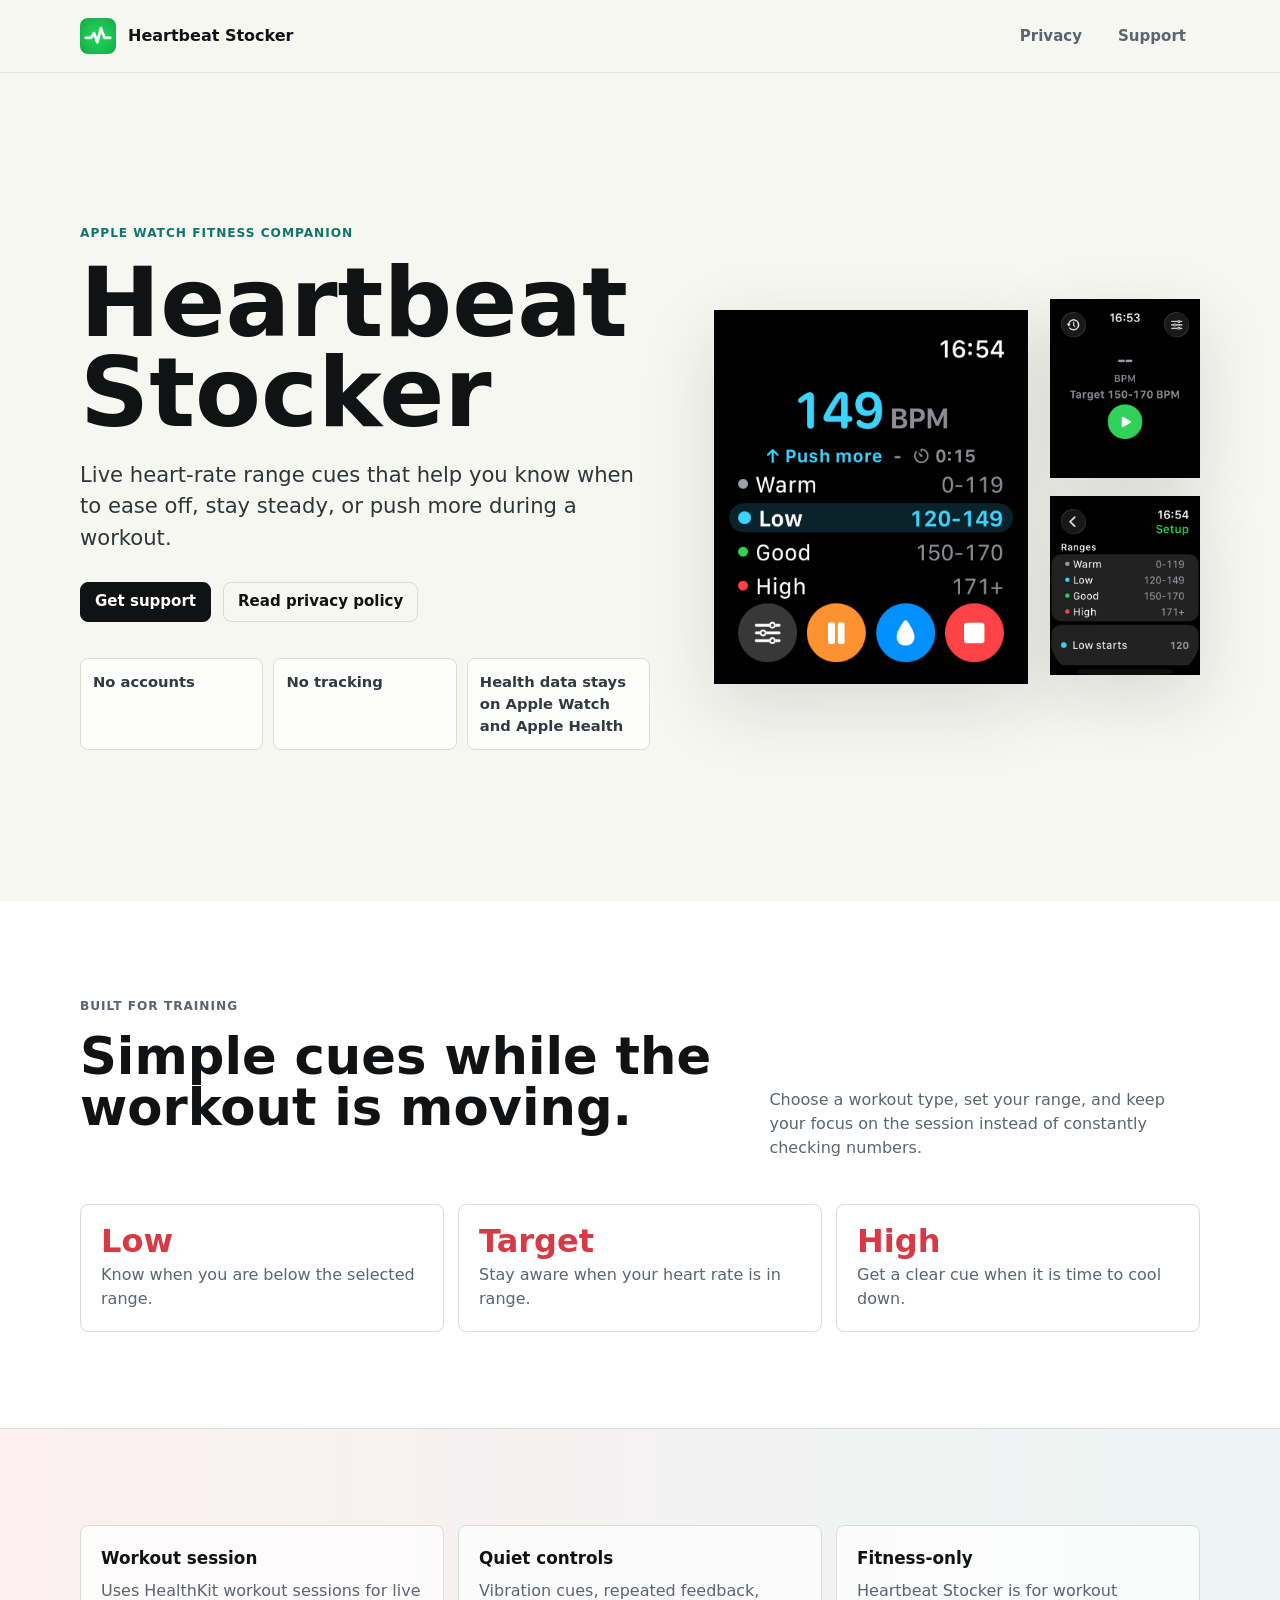
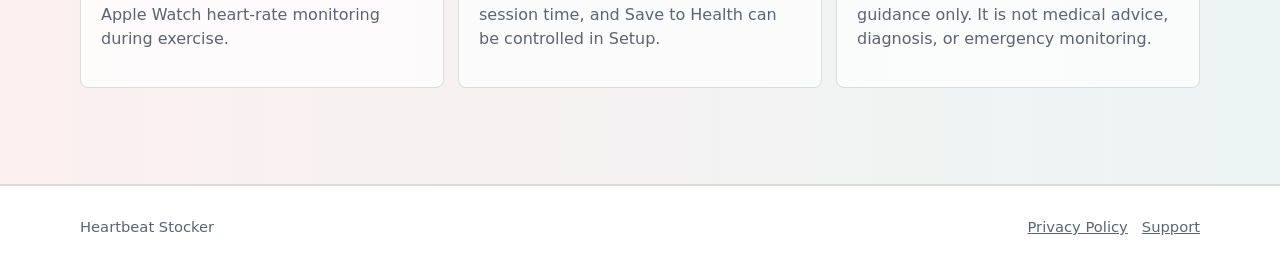
==== index.html @ 2d18be0e "Show real app screenshots on landing page" ====
<!doctype html>
<html lang="en">
  <head>
    <meta charset="utf-8">
    <meta name="viewport" content="width=device-width, initial-scale=1">
    <meta name="description" content="Heartbeat Stocker is an Apple Watch fitness app for live heart-rate range cues during workouts.">
    <title>Heartbeat Stocker</title>
    <link rel="icon" href="assets/app-icon.png">
    <link rel="stylesheet" href="styles.css">
  </head>
  <body>
    <header class="site-header">
      <nav class="nav" aria-label="Primary">
        <a class="brand" href="index.html">
          <img src="assets/app-icon.png" alt="">
          <span>Heartbeat Stocker</span>
        </a>
        <div class="nav-links">
          <a href="privacy.html">Privacy</a>
          <a href="support.html">Support</a>
        </div>
      </nav>
    </header>

    <main>
      <section class="hero">
        <div>
          <p class="eyebrow">Apple Watch fitness companion</p>
          <h1>Heartbeat Stocker</h1>
          <p class="lede">Live heart-rate range cues that help you know when to ease off, stay steady, or push more during a workout.</p>
          <div class="hero-actions">
            <a class="button" href="support.html">Get support</a>
            <a class="button secondary" href="privacy.html">Read privacy policy</a>
          </div>
          <div class="trust-row" aria-label="Highlights">
            <span>No accounts</span>
            <span>No tracking</span>
            <span>Health data stays on Apple Watch and Apple Health</span>
          </div>
        </div>

        <div class="app-preview" aria-label="Current Heartbeat Stocker Apple Watch screens">
          <figure class="screen-card screen-card-main">
            <img src="assets/apple-watch-46mm-active.png" alt="Heartbeat Stocker workout screen showing 149 BPM, range guidance, heart-rate ranges, and workout controls.">
          </figure>
          <div class="screen-pair">
            <figure class="screen-card">
              <img src="assets/apple-watch-46mm-home.png" alt="Heartbeat Stocker start screen showing target range and start control.">
            </figure>
            <figure class="screen-card">
              <img src="assets/apple-watch-46mm-setup.png" alt="Heartbeat Stocker setup screen showing configurable heart-rate ranges.">
            </figure>
          </div>
        </div>
      </section>

      <section class="section alt">
        <div class="inner">
          <div class="section-head">
            <div>
              <p class="eyebrow">Built for training</p>
              <h2>Simple cues while the workout is moving.</h2>
            </div>
            <p>Choose a workout type, set your range, and keep your focus on the session instead of constantly checking numbers.</p>
          </div>
          <div class="metric-grid">
            <div class="metric">
              <b>Low</b>
              <span>Know when you are below the selected range.</span>
            </div>
            <div class="metric">
              <b>Target</b>
              <span>Stay aware when your heart rate is in range.</span>
            </div>
            <div class="metric">
              <b>High</b>
              <span>Get a clear cue when it is time to cool down.</span>
            </div>
          </div>
        </div>
      </section>

      <section class="section band">
        <div class="inner">
          <div class="details-grid">
            <article class="detail-card">
              <h3>Workout session</h3>
              <p>Uses HealthKit workout sessions for live Apple Watch heart-rate monitoring during exercise.</p>
            </article>
            <article class="detail-card">
              <h3>Quiet controls</h3>
              <p>Vibration cues, repeated feedback, session time, and Save to Health can be controlled in Setup.</p>
            </article>
            <article class="detail-card">
              <h3>Fitness-only</h3>
              <p>Heartbeat Stocker is for workout guidance only. It is not medical advice, diagnosis, or emergency monitoring.</p>
            </article>
          </div>
        </div>
      </section>
    </main>

    <footer class="footer">
      <div class="inner">
        <span>Heartbeat Stocker</span>
        <div class="footer-links">
          <a href="privacy.html">Privacy Policy</a>
          <a href="support.html">Support</a>
        </div>
      </div>
    </footer>
  </body>
</html>
---- styles.css ----
:root {
  color-scheme: light;
  --ink: #111214;
  --muted: #5d6470;
  --paper: #f7f7f2;
  --panel: #ffffff;
  --line: #d9ddd6;
  --red: #d83a45;
  --teal: #0f766e;
  --green: #168a52;
  --amber: #c77700;
  --blue: #3267d6;
  --shadow: 0 22px 70px rgba(17, 18, 20, 0.13);
}

* {
  box-sizing: border-box;
}

html {
  scroll-behavior: smooth;
}

body {
  margin: 0;
  background: var(--paper);
  color: var(--ink);
  font-family: Inter, ui-sans-serif, system-ui, -apple-system, BlinkMacSystemFont, "Segoe UI", sans-serif;
  line-height: 1.5;
}

a {
  color: inherit;
}

.site-header {
  position: sticky;
  top: 0;
  z-index: 10;
  border-bottom: 1px solid rgba(17, 18, 20, 0.08);
  background: rgba(247, 247, 242, 0.92);
  backdrop-filter: blur(18px);
}

.nav {
  display: flex;
  align-items: center;
  justify-content: space-between;
  width: min(1120px, calc(100% - 32px));
  min-height: 72px;
  margin: 0 auto;
  gap: 16px;
}

.brand {
  display: inline-flex;
  align-items: center;
  gap: 12px;
  text-decoration: none;
  font-weight: 800;
}

.brand img {
  width: 36px;
  height: 36px;
  border-radius: 8px;
}

.nav-links {
  display: flex;
  align-items: center;
  gap: 8px;
  flex-wrap: wrap;
  justify-content: flex-end;
}

.nav-links a,
.button {
  display: inline-flex;
  align-items: center;
  justify-content: center;
  min-height: 40px;
  padding: 0 14px;
  border-radius: 8px;
  text-decoration: none;
  font-weight: 700;
  font-size: 0.94rem;
}

.nav-links a {
  color: var(--muted);
}

.nav-links a:hover {
  color: var(--ink);
  background: rgba(17, 18, 20, 0.06);
}

.button {
  border: 1px solid var(--ink);
  background: var(--ink);
  color: #fff;
}

.button.secondary {
  border-color: var(--line);
  background: transparent;
  color: var(--ink);
}

.hero {
  width: min(1120px, calc(100% - 32px));
  margin: 0 auto;
  display: grid;
  grid-template-columns: minmax(0, 1.08fr) minmax(300px, 0.92fr);
  gap: clamp(28px, 5vw, 72px);
  align-items: center;
  min-height: calc(100vh - 72px);
  padding: clamp(36px, 7vw, 84px) 0;
}

.eyebrow {
  margin: 0 0 16px;
  color: var(--teal);
  text-transform: uppercase;
  font-size: 0.76rem;
  font-weight: 900;
  letter-spacing: 0.08em;
}

h1,
h2,
h3,
p {
  margin-top: 0;
}

h1 {
  max-width: 760px;
  margin-bottom: 20px;
  font-size: clamp(2.65rem, 8vw, 6rem);
  line-height: 0.94;
  letter-spacing: 0;
}

h2 {
  font-size: clamp(2rem, 4vw, 3.25rem);
  line-height: 1;
  letter-spacing: 0;
}

h3 {
  margin-bottom: 8px;
  font-size: 1.05rem;
}

.lede {
  max-width: 660px;
  color: #30343b;
  font-size: clamp(1.05rem, 2vw, 1.32rem);
}

.hero-actions {
  display: flex;
  flex-wrap: wrap;
  gap: 12px;
  margin-top: 28px;
}

.trust-row {
  display: grid;
  grid-template-columns: repeat(3, minmax(0, 1fr));
  gap: 10px;
  margin-top: 36px;
}

.trust-row span,
.metric,
.detail-card,
.support-card {
  border: 1px solid var(--line);
  border-radius: 8px;
  background: rgba(255, 255, 255, 0.74);
}

.trust-row span {
  padding: 12px;
  color: #343941;
  font-weight: 700;
  font-size: 0.92rem;
}

.app-preview {
  display: grid;
  grid-template-columns: minmax(190px, 1fr) minmax(118px, 0.48fr);
  align-items: center;
  gap: clamp(12px, 2.4vw, 22px);
  width: min(100%, 560px);
  margin-left: auto;
}

.screen-pair {
  display: grid;
  gap: clamp(12px, 2vw, 18px);
}

.screen-card {
  margin: 0;
  overflow: hidden;
  background: #000;
  box-shadow: var(--shadow);
}

.screen-card img {
  display: block;
  width: 100%;
  height: auto;
}

.screen-card-main {
  transform: translateY(10px);
}

.section {
  padding: clamp(54px, 9vw, 96px) 0;
}

.section.alt {
  background: #ffffff;
}

.inner {
  width: min(1120px, calc(100% - 32px));
  margin: 0 auto;
}

.section-head {
  display: grid;
  grid-template-columns: minmax(0, 0.85fr) minmax(260px, 0.55fr);
  gap: 24px;
  align-items: end;
  margin-bottom: 28px;
}

.section-head p {
  color: var(--muted);
}

.metric-grid,
.details-grid {
  display: grid;
  grid-template-columns: repeat(3, minmax(0, 1fr));
  gap: 14px;
}

.metric,
.detail-card,
.support-card {
  padding: 20px;
}

.metric b {
  display: block;
  margin-bottom: 6px;
  color: var(--red);
  font-size: 2rem;
  line-height: 1;
}

.metric span,
.detail-card p,
.support-card p,
.policy-list li {
  color: var(--muted);
}

.band {
  border-top: 1px solid var(--line);
  border-bottom: 1px solid var(--line);
  background:
    linear-gradient(90deg, rgba(216, 58, 69, 0.08), rgba(15, 118, 110, 0.08)),
    #fff;
}

.page-title {
  padding: clamp(52px, 8vw, 86px) 0 32px;
}

.page-title h1 {
  font-size: clamp(2.4rem, 6vw, 4.6rem);
}

.content {
  width: min(860px, calc(100% - 32px));
  margin: 0 auto;
  padding: 24px 0 84px;
}

.content section {
  padding: 28px 0;
  border-top: 1px solid var(--line);
}

.policy-list {
  padding-left: 22px;
}

.support-grid {
  display: grid;
  grid-template-columns: repeat(2, minmax(0, 1fr));
  gap: 14px;
}

.footer {
  border-top: 1px solid var(--line);
  padding: 30px 0;
  background: #fff;
}

.footer .inner {
  display: flex;
  align-items: center;
  justify-content: space-between;
  gap: 16px;
  flex-wrap: wrap;
  color: var(--muted);
  font-size: 0.92rem;
}

.footer-links {
  display: flex;
  gap: 14px;
  flex-wrap: wrap;
}

@media (max-width: 820px) {
  .nav {
    align-items: flex-start;
    flex-direction: column;
    padding: 16px 0;
  }

  .hero,
  .section-head,
  .metric-grid,
  .details-grid,
  .support-grid {
    grid-template-columns: 1fr;
  }

  .hero {
    min-height: auto;
  }

  .app-preview {
    width: min(100%, 460px);
    margin: 18px auto 0;
  }

  .screen-card-main {
    transform: none;
  }

  .trust-row {
    grid-template-columns: 1fr;
  }
}

@media (max-width: 420px) {
  .nav-links {
    justify-content: flex-start;
  }

  .hero-actions .button {
    width: 100%;
  }

  .app-preview {
    grid-template-columns: 1fr;
    width: min(100%, 310px);
  }

  .screen-pair {
    grid-template-columns: repeat(2, minmax(0, 1fr));
  }
}
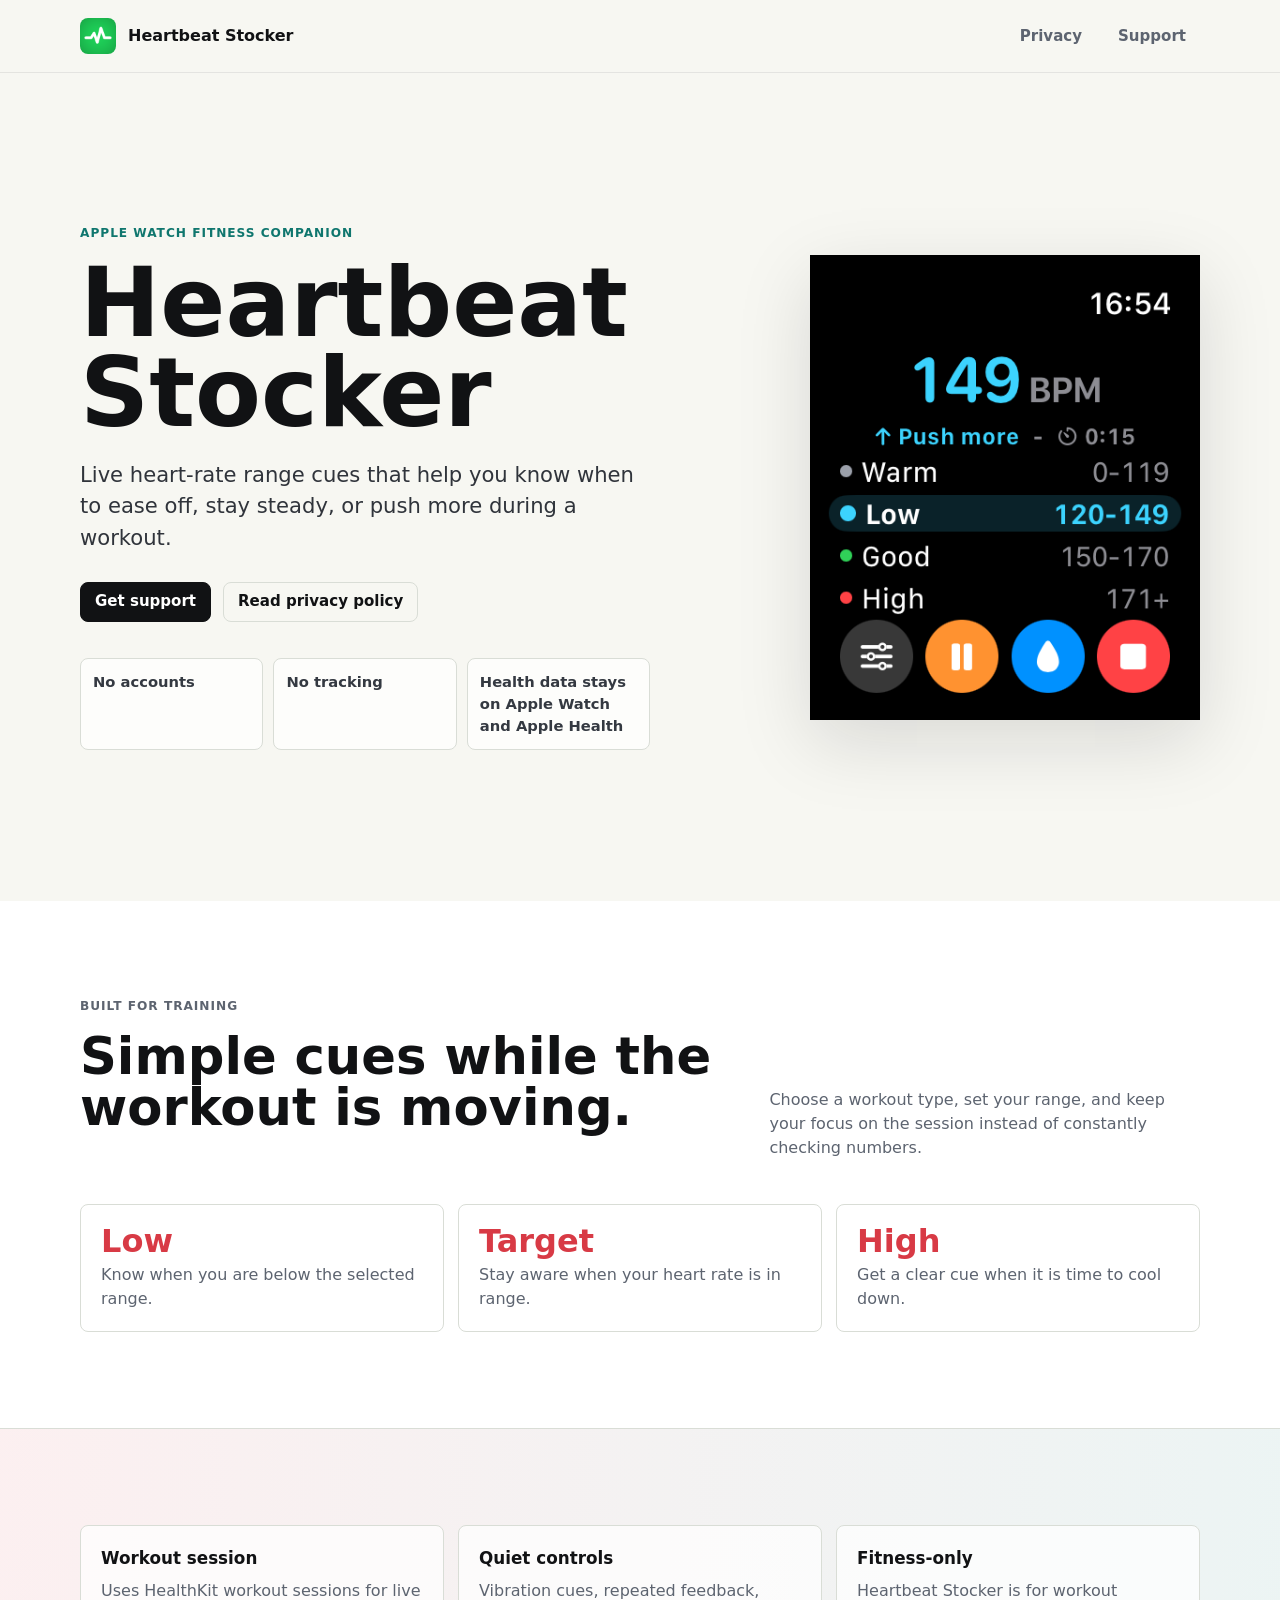
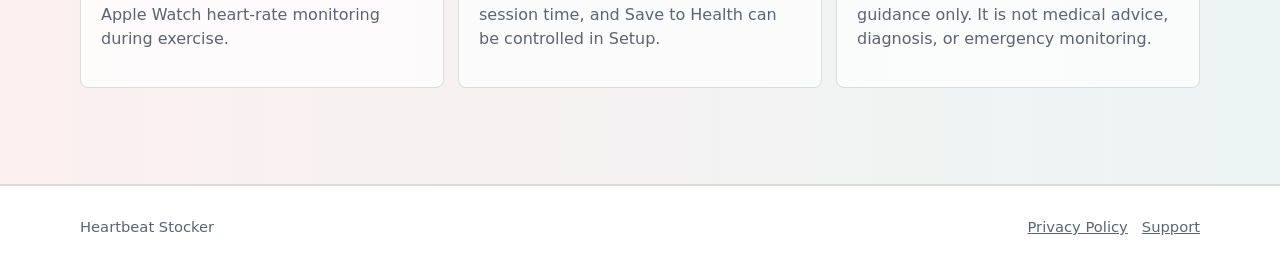
==== commit 26e9eb7e: "Show only active workout screenshot" ====
--- a/index.html
+++ b/index.html
@@ -39,18 +39,10 @@
           </div>
         </div>
 
-        <div class="app-preview" aria-label="Current Heartbeat Stocker Apple Watch screens">
+        <div class="app-preview" aria-label="Current Heartbeat Stocker Apple Watch workout screen">
           <figure class="screen-card screen-card-main">
             <img src="assets/apple-watch-46mm-active.png" alt="Heartbeat Stocker workout screen showing 149 BPM, range guidance, heart-rate ranges, and workout controls.">
           </figure>
-          <div class="screen-pair">
-            <figure class="screen-card">
-              <img src="assets/apple-watch-46mm-home.png" alt="Heartbeat Stocker start screen showing target range and start control.">
-            </figure>
-            <figure class="screen-card">
-              <img src="assets/apple-watch-46mm-setup.png" alt="Heartbeat Stocker setup screen showing configurable heart-rate ranges.">
-            </figure>
-          </div>
         </div>
       </section>
 
--- a/styles.css
+++ b/styles.css
@@ -191,17 +191,8 @@
 }
 
 .app-preview {
-  display: grid;
-  grid-template-columns: minmax(190px, 1fr) minmax(118px, 0.48fr);
-  align-items: center;
-  gap: clamp(12px, 2.4vw, 22px);
-  width: min(100%, 560px);
+  width: min(100%, 390px);
   margin-left: auto;
-}
-
-.screen-pair {
-  display: grid;
-  gap: clamp(12px, 2vw, 18px);
 }
 
 .screen-card {
@@ -218,7 +209,7 @@
 }
 
 .screen-card-main {
-  transform: translateY(10px);
+  transform: none;
 }
 
 .section {
@@ -353,7 +344,7 @@
   }
 
   .app-preview {
-    width: min(100%, 460px);
+    width: min(100%, 360px);
     margin: 18px auto 0;
   }
 
@@ -376,11 +367,6 @@
   }
 
   .app-preview {
-    grid-template-columns: 1fr;
     width: min(100%, 310px);
   }
-
-  .screen-pair {
-    grid-template-columns: repeat(2, minmax(0, 1fr));
-  }
-}
+}
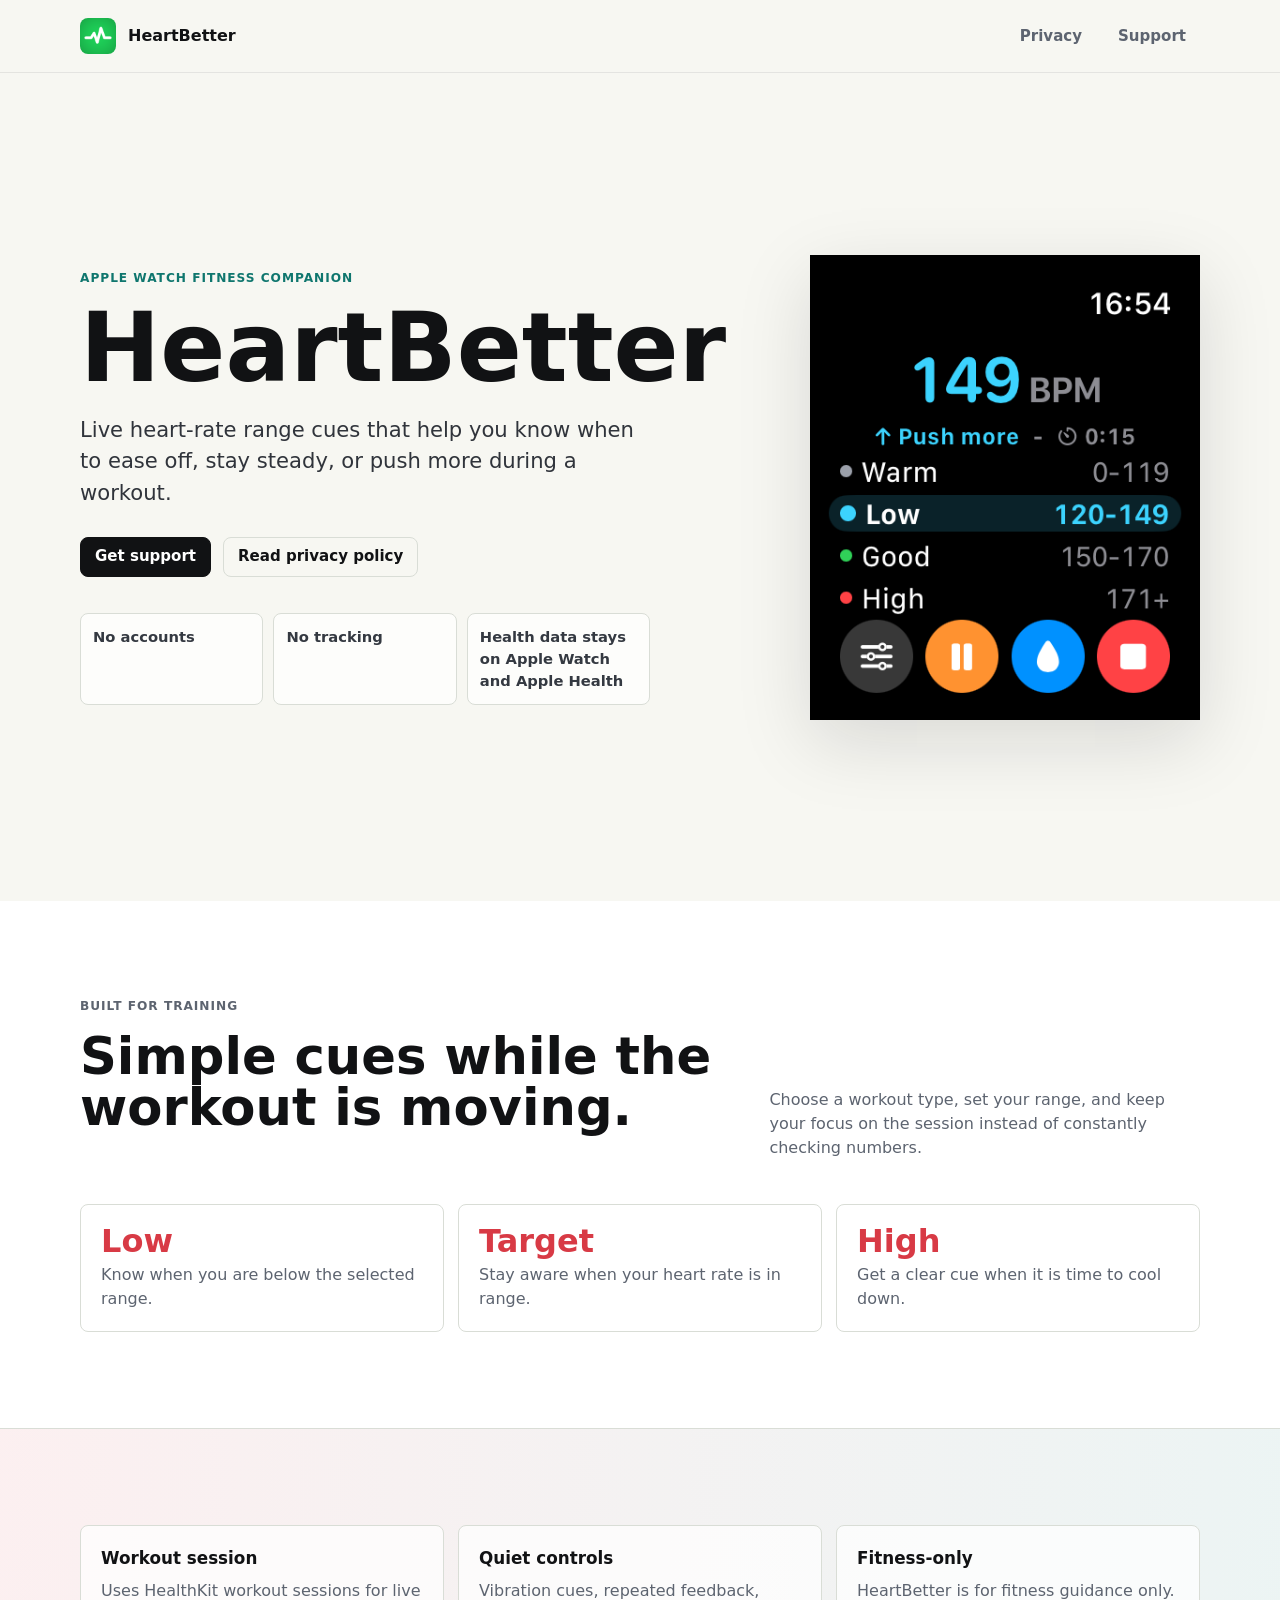
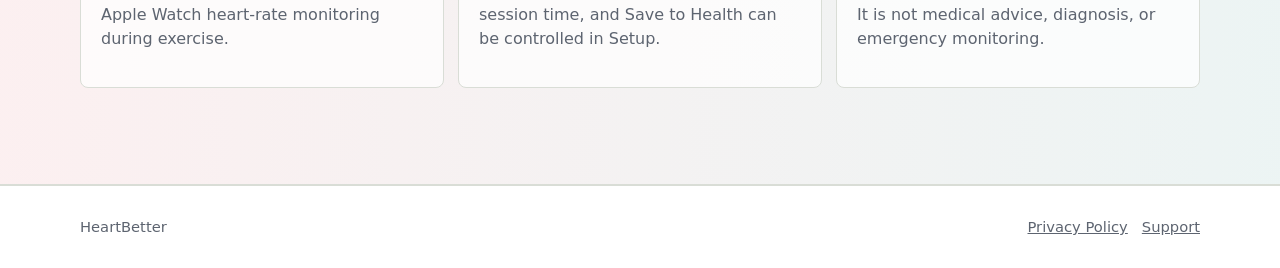
==== commit 0756a1e9: "Rename public pages to HeartBetter" ====
--- a/index.html
+++ b/index.html
@@ -3,8 +3,8 @@
   <head>
     <meta charset="utf-8">
     <meta name="viewport" content="width=device-width, initial-scale=1">
-    <meta name="description" content="Heartbeat Stocker is an Apple Watch fitness app for live heart-rate range cues during workouts.">
-    <title>Heartbeat Stocker</title>
+    <meta name="description" content="HeartBetter is an Apple Watch fitness app for live heart-rate range cues during activities.">
+    <title>HeartBetter</title>
     <link rel="icon" href="assets/app-icon.png">
     <link rel="stylesheet" href="styles.css">
   </head>
@@ -13,7 +13,7 @@
       <nav class="nav" aria-label="Primary">
         <a class="brand" href="index.html">
           <img src="assets/app-icon.png" alt="">
-          <span>Heartbeat Stocker</span>
+          <span>HeartBetter</span>
         </a>
         <div class="nav-links">
           <a href="privacy.html">Privacy</a>
@@ -26,7 +26,7 @@
       <section class="hero">
         <div>
           <p class="eyebrow">Apple Watch fitness companion</p>
-          <h1>Heartbeat Stocker</h1>
+          <h1>HeartBetter</h1>
           <p class="lede">Live heart-rate range cues that help you know when to ease off, stay steady, or push more during a workout.</p>
           <div class="hero-actions">
             <a class="button" href="support.html">Get support</a>
@@ -39,9 +39,9 @@
           </div>
         </div>
 
-        <div class="app-preview" aria-label="Current Heartbeat Stocker Apple Watch workout screen">
+        <div class="app-preview" aria-label="Current HeartBetter Apple Watch activity screen">
           <figure class="screen-card screen-card-main">
-            <img src="assets/apple-watch-46mm-active.png" alt="Heartbeat Stocker workout screen showing 149 BPM, range guidance, heart-rate ranges, and workout controls.">
+            <img src="assets/apple-watch-46mm-active.png" alt="HeartBetter activity screen showing 149 BPM, range guidance, heart-rate ranges, and session controls.">
           </figure>
         </div>
       </section>
@@ -85,7 +85,7 @@
             </article>
             <article class="detail-card">
               <h3>Fitness-only</h3>
-              <p>Heartbeat Stocker is for workout guidance only. It is not medical advice, diagnosis, or emergency monitoring.</p>
+              <p>HeartBetter is for fitness guidance only. It is not medical advice, diagnosis, or emergency monitoring.</p>
             </article>
           </div>
         </div>
@@ -94,7 +94,7 @@
 
     <footer class="footer">
       <div class="inner">
-        <span>Heartbeat Stocker</span>
+        <span>HeartBetter</span>
         <div class="footer-links">
           <a href="privacy.html">Privacy Policy</a>
           <a href="support.html">Support</a>
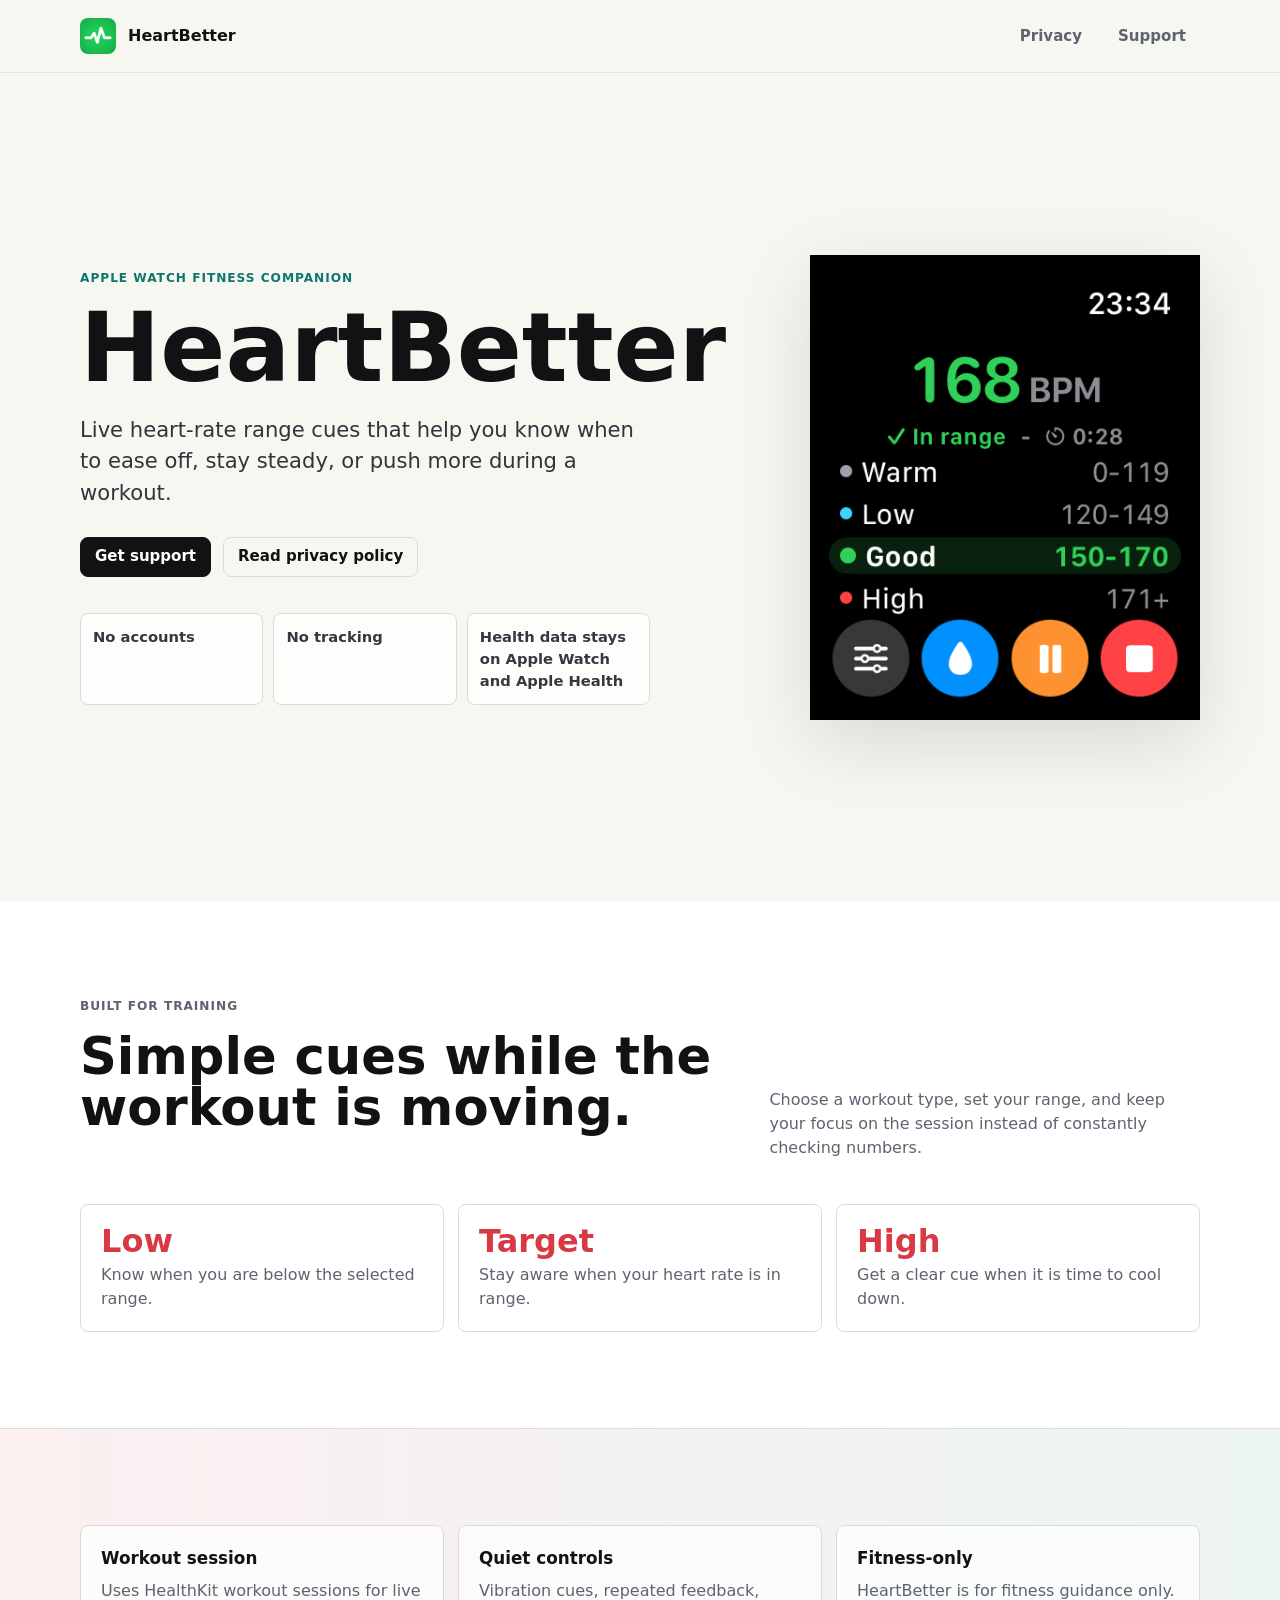
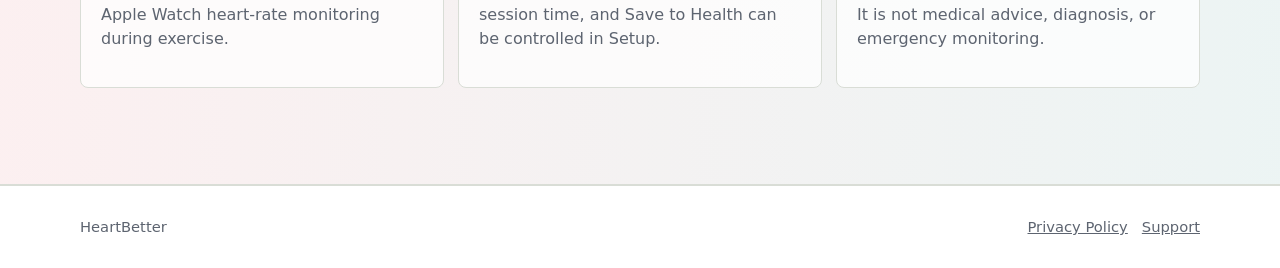
==== commit f0c99660: "Use 168 BPM screenshot as main image" ====
--- a/index.html
+++ b/index.html
@@ -41,7 +41,7 @@
 
         <div class="app-preview" aria-label="Current HeartBetter Apple Watch activity screen">
           <figure class="screen-card screen-card-main">
-            <img src="assets/apple-watch-46mm-active.png" alt="HeartBetter activity screen showing 149 BPM, range guidance, heart-rate ranges, and session controls.">
+            <img src="assets/apple-watch-46mm-active.png" alt="HeartBetter activity screen showing 168 BPM, range guidance, heart-rate ranges, and session controls.">
           </figure>
         </div>
       </section>
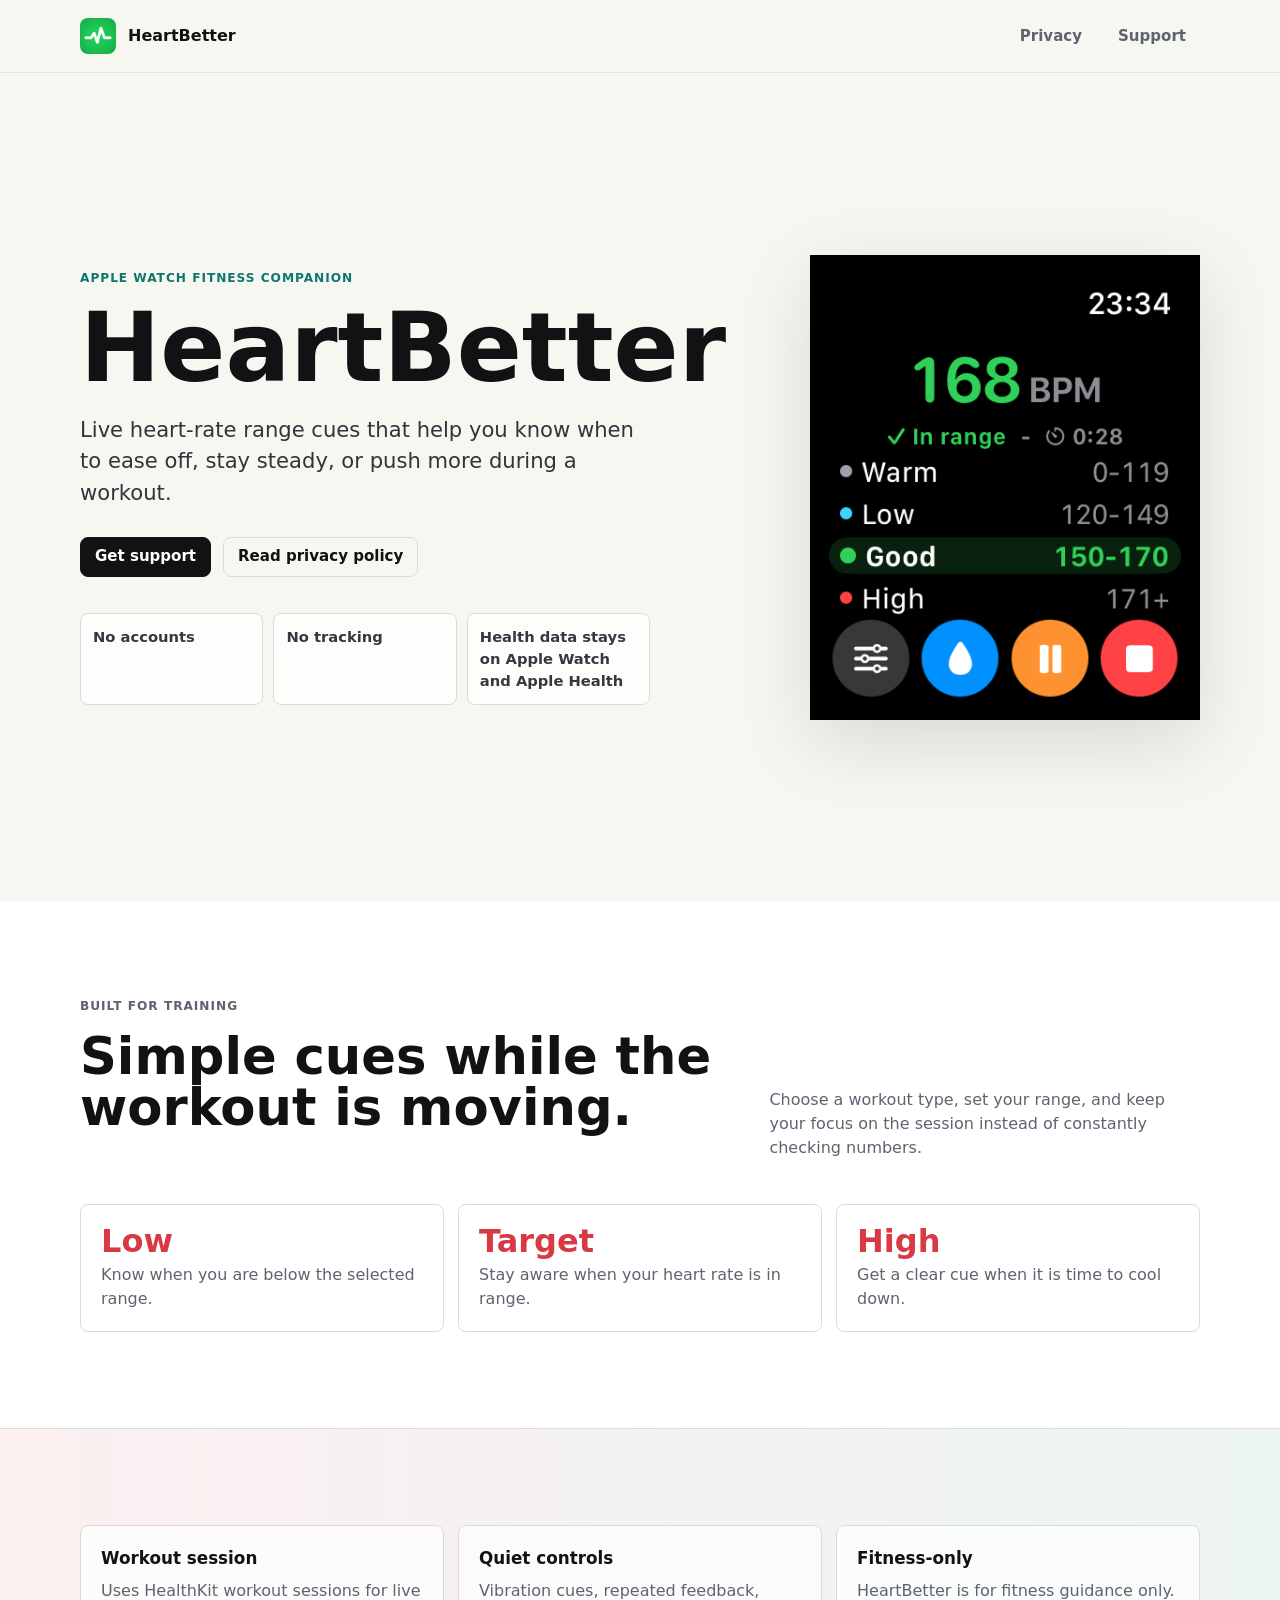
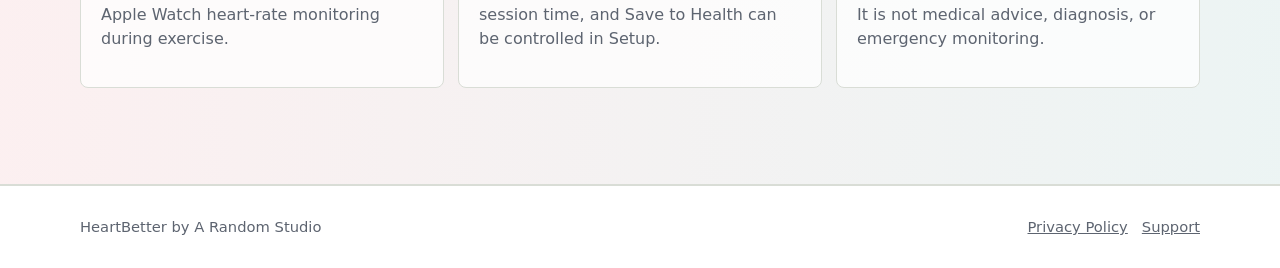
==== commit 4215274c: "Update studio branding and Pages URLs" ====
--- a/index.html
+++ b/index.html
@@ -41,7 +41,7 @@
 
         <div class="app-preview" aria-label="Current HeartBetter Apple Watch activity screen">
           <figure class="screen-card screen-card-main">
-            <img src="assets/apple-watch-46mm-active.png" alt="HeartBetter activity screen showing 168 BPM, range guidance, heart-rate ranges, and session controls.">
+            <img src="assets/apple-watch-46mm-active.png?v=168" alt="HeartBetter activity screen showing 168 BPM, range guidance, heart-rate ranges, and session controls.">
           </figure>
         </div>
       </section>
@@ -94,7 +94,7 @@
 
     <footer class="footer">
       <div class="inner">
-        <span>HeartBetter</span>
+        <span>HeartBetter by A Random Studio</span>
         <div class="footer-links">
           <a href="privacy.html">Privacy Policy</a>
           <a href="support.html">Support</a>
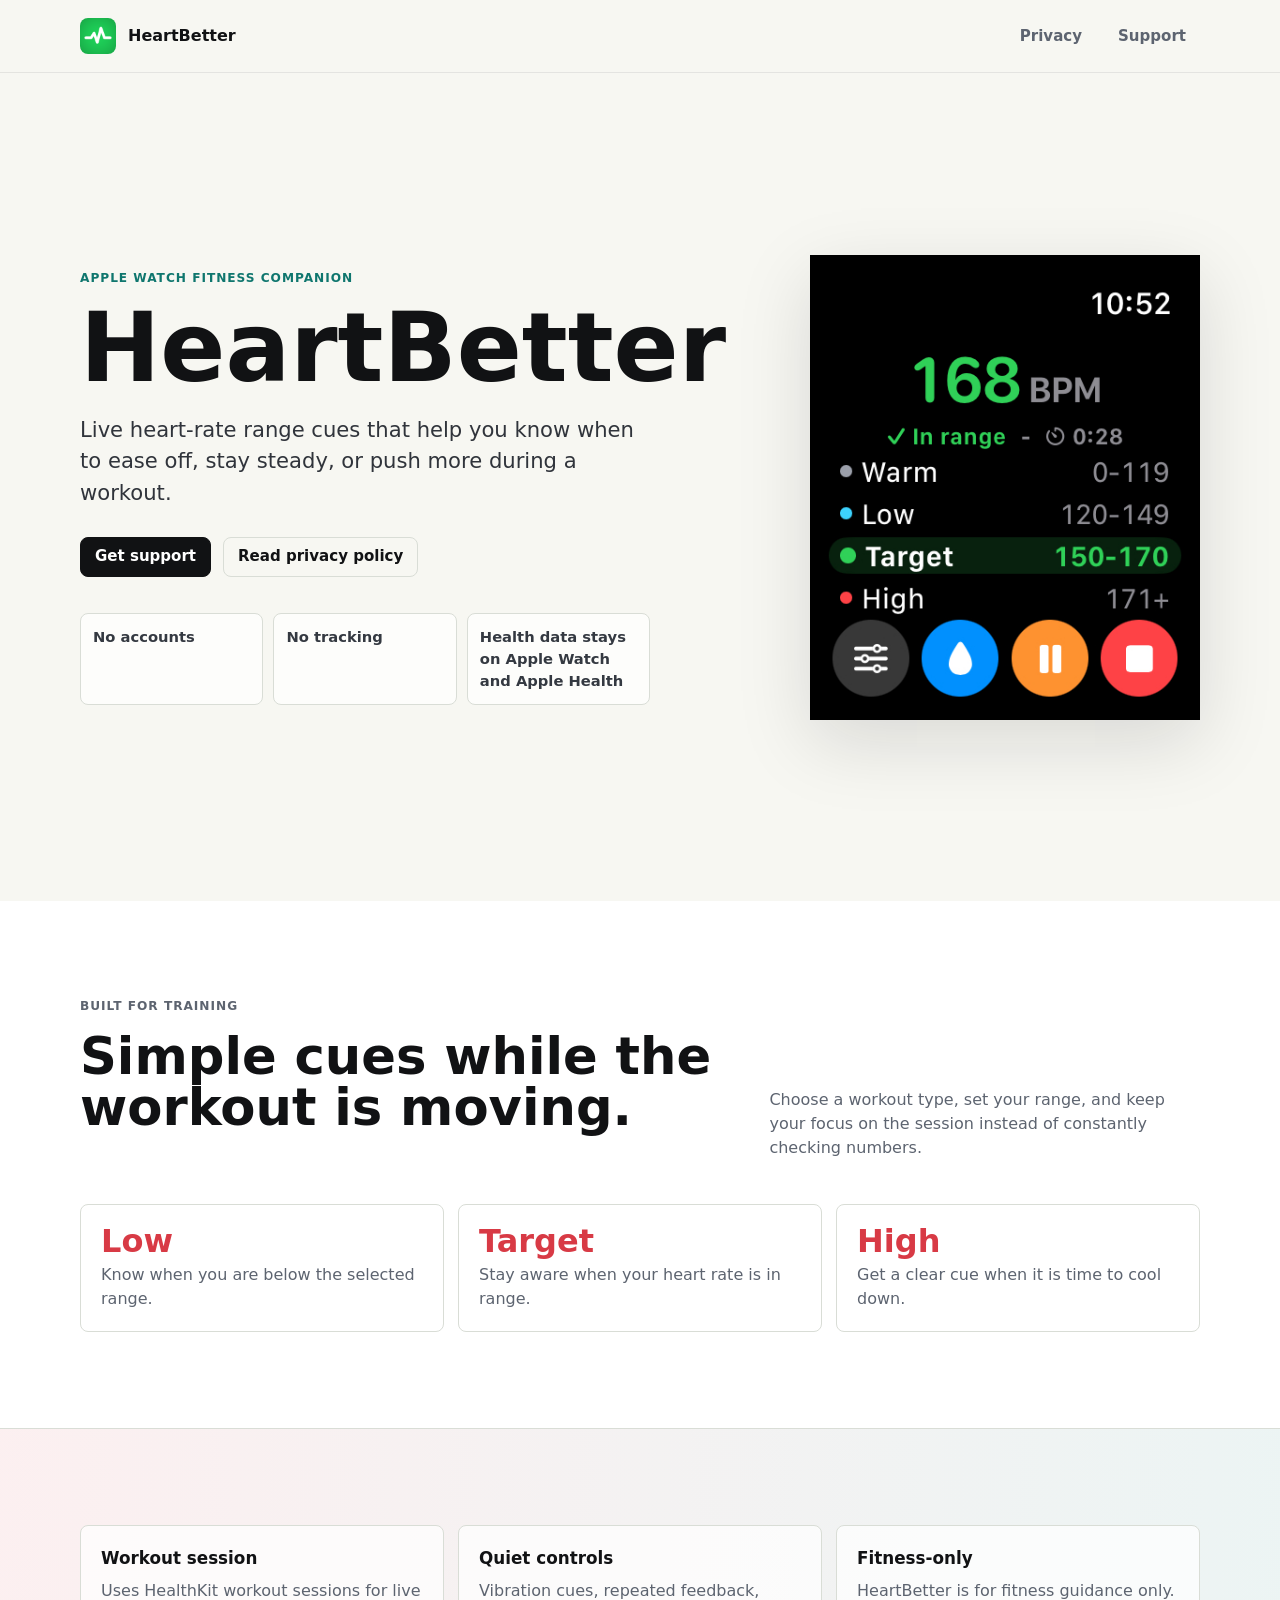
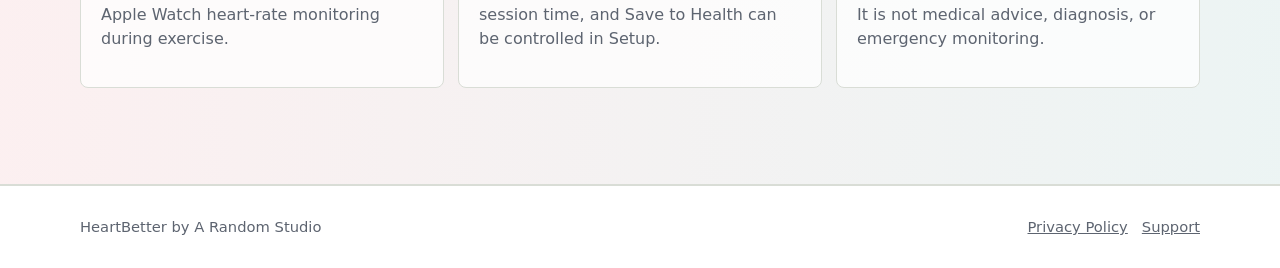
==== commit a0678985: "Update HeartBetter build 7 screenshot" ====
--- a/index.html
+++ b/index.html
@@ -41,7 +41,7 @@
 
         <div class="app-preview" aria-label="Current HeartBetter Apple Watch activity screen">
           <figure class="screen-card screen-card-main">
-            <img src="assets/apple-watch-46mm-active.png?v=168" alt="HeartBetter activity screen showing 168 BPM, range guidance, heart-rate ranges, and session controls.">
+            <img src="assets/apple-watch-46mm-active.png?v=build7" alt="HeartBetter activity screen showing 168 BPM, range guidance, heart-rate ranges, and session controls.">
           </figure>
         </div>
       </section>
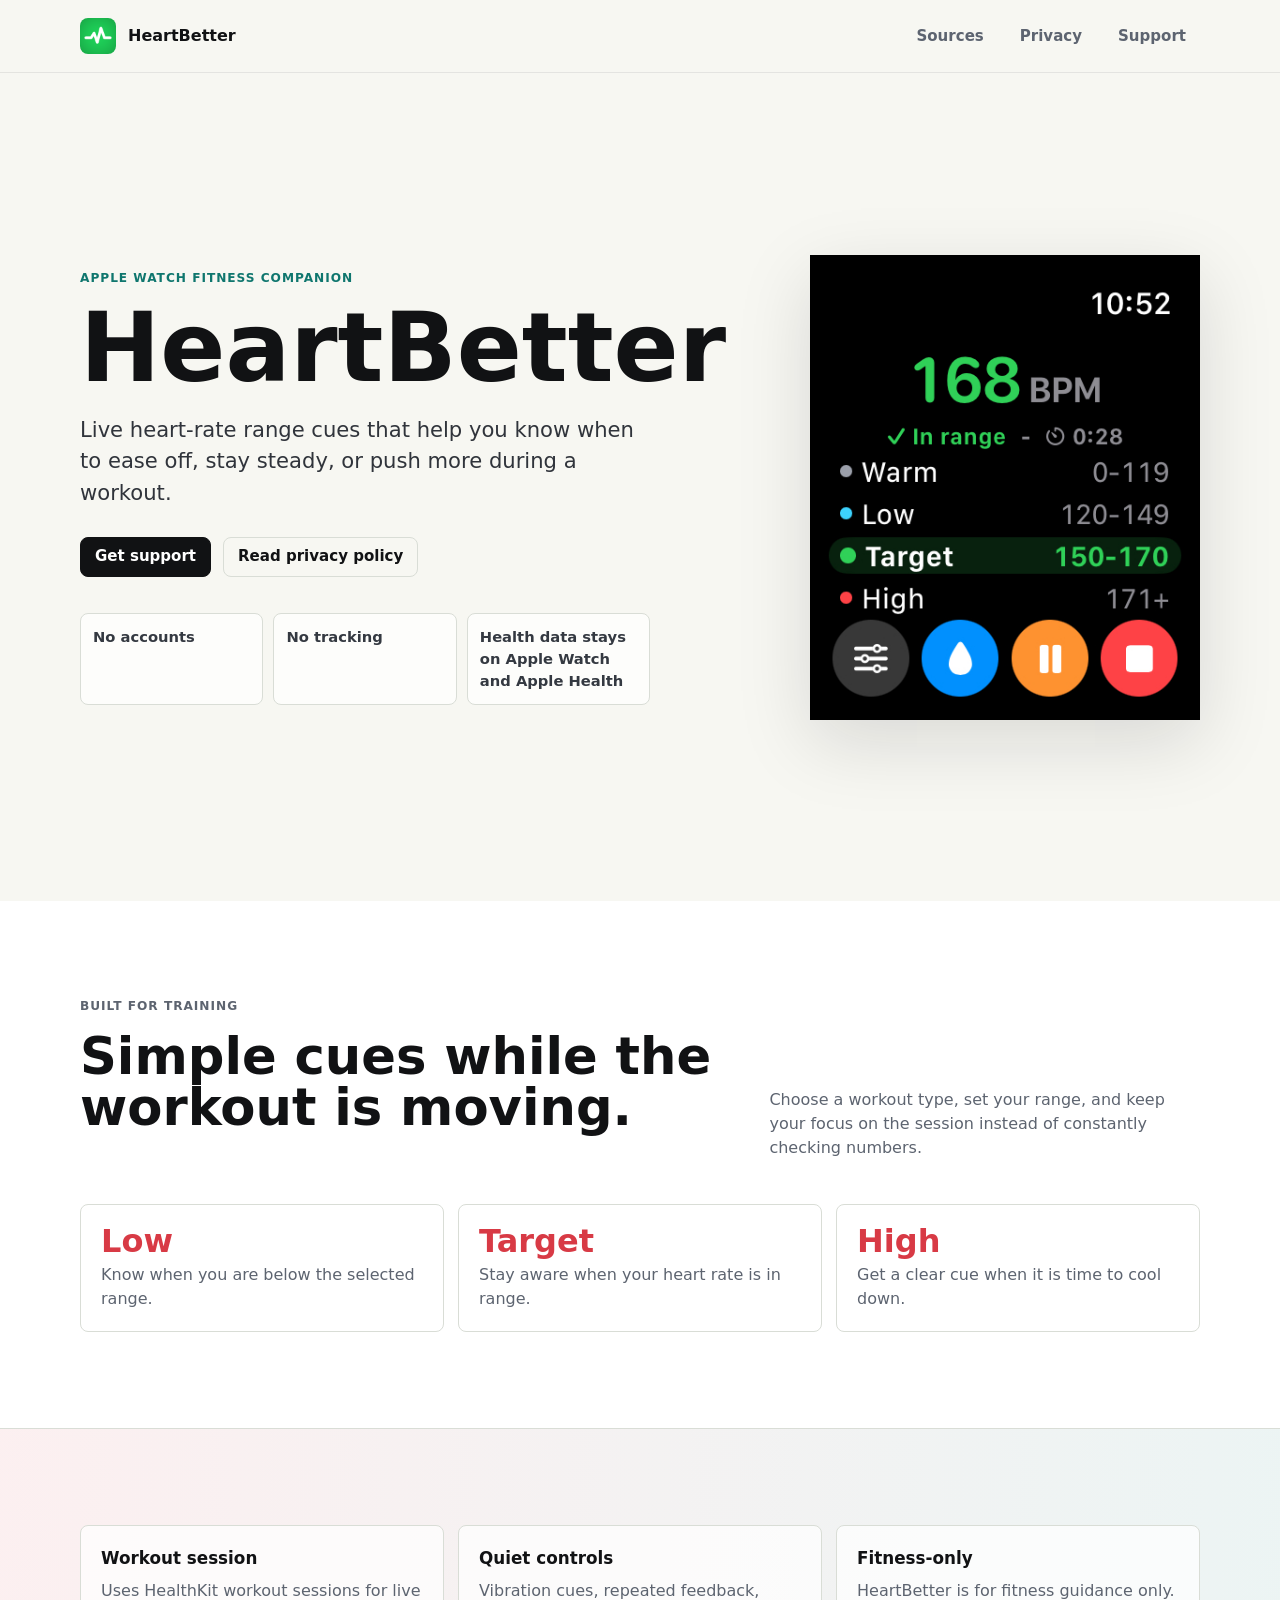
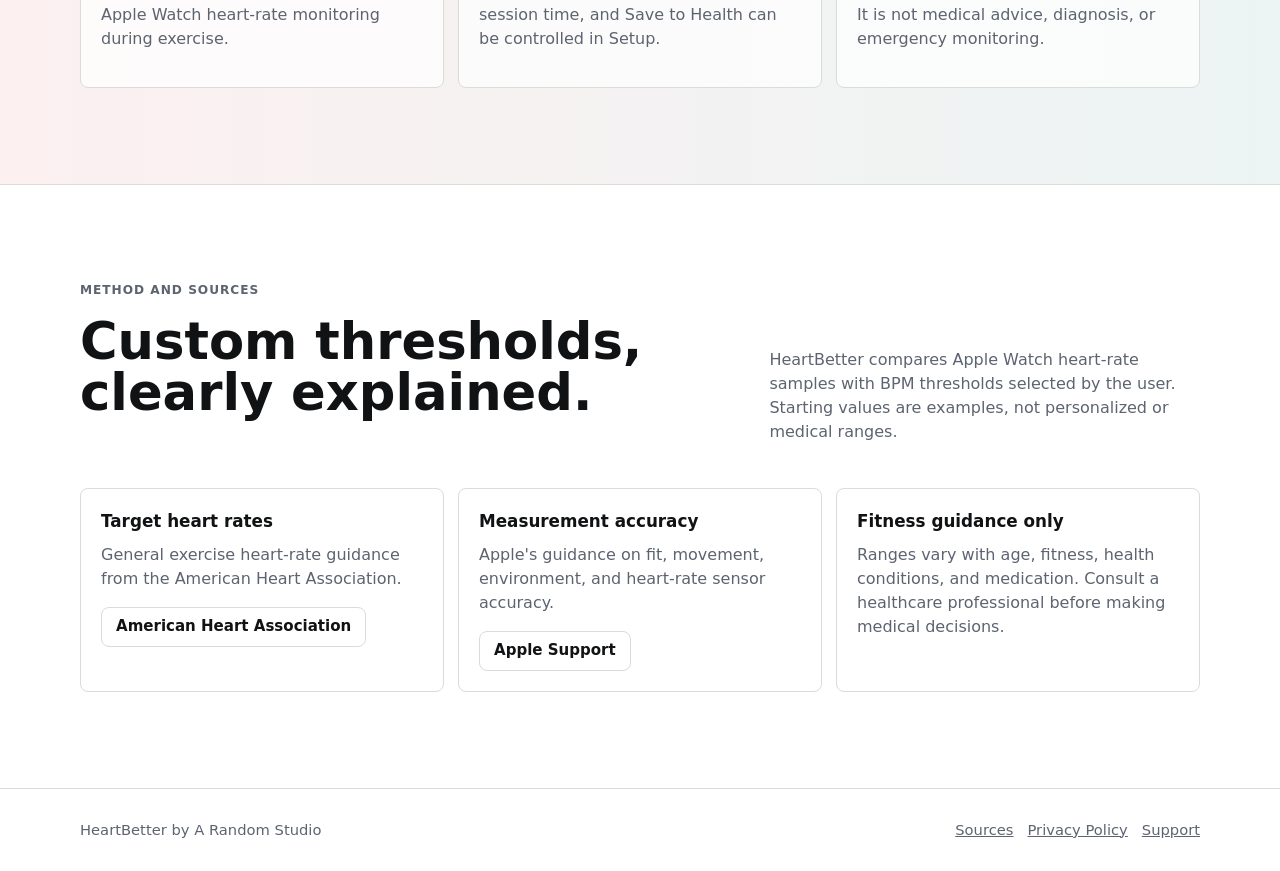
==== commit 584ff94a: "Add HeartBetter citation sources" ====
--- a/index.html
+++ b/index.html
@@ -16,6 +16,7 @@
           <span>HeartBetter</span>
         </a>
         <div class="nav-links">
+          <a href="#sources">Sources</a>
           <a href="privacy.html">Privacy</a>
           <a href="support.html">Support</a>
         </div>
@@ -90,12 +91,41 @@
           </div>
         </div>
       </section>
+
+      <section class="section alt" id="sources">
+        <div class="inner">
+          <div class="section-head">
+            <div>
+              <p class="eyebrow">Method and sources</p>
+              <h2>Custom thresholds, clearly explained.</h2>
+            </div>
+            <p>HeartBetter compares Apple Watch heart-rate samples with BPM thresholds selected by the user. Starting values are examples, not personalized or medical ranges.</p>
+          </div>
+          <div class="details-grid">
+            <article class="detail-card">
+              <h3>Target heart rates</h3>
+              <p>General exercise heart-rate guidance from the American Heart Association.</p>
+              <a class="button secondary" href="https://www.heart.org/en/healthy-living/exercise-and-physical-activity/fitness-basics/target-heart-rates">American Heart Association</a>
+            </article>
+            <article class="detail-card">
+              <h3>Measurement accuracy</h3>
+              <p>Apple's guidance on fit, movement, environment, and heart-rate sensor accuracy.</p>
+              <a class="button secondary" href="https://support.apple.com/105002">Apple Support</a>
+            </article>
+            <article class="detail-card">
+              <h3>Fitness guidance only</h3>
+              <p>Ranges vary with age, fitness, health conditions, and medication. Consult a healthcare professional before making medical decisions.</p>
+            </article>
+          </div>
+        </div>
+      </section>
     </main>
 
     <footer class="footer">
       <div class="inner">
         <span>HeartBetter by A Random Studio</span>
         <div class="footer-links">
+          <a href="#sources">Sources</a>
           <a href="privacy.html">Privacy Policy</a>
           <a href="support.html">Support</a>
         </div>
